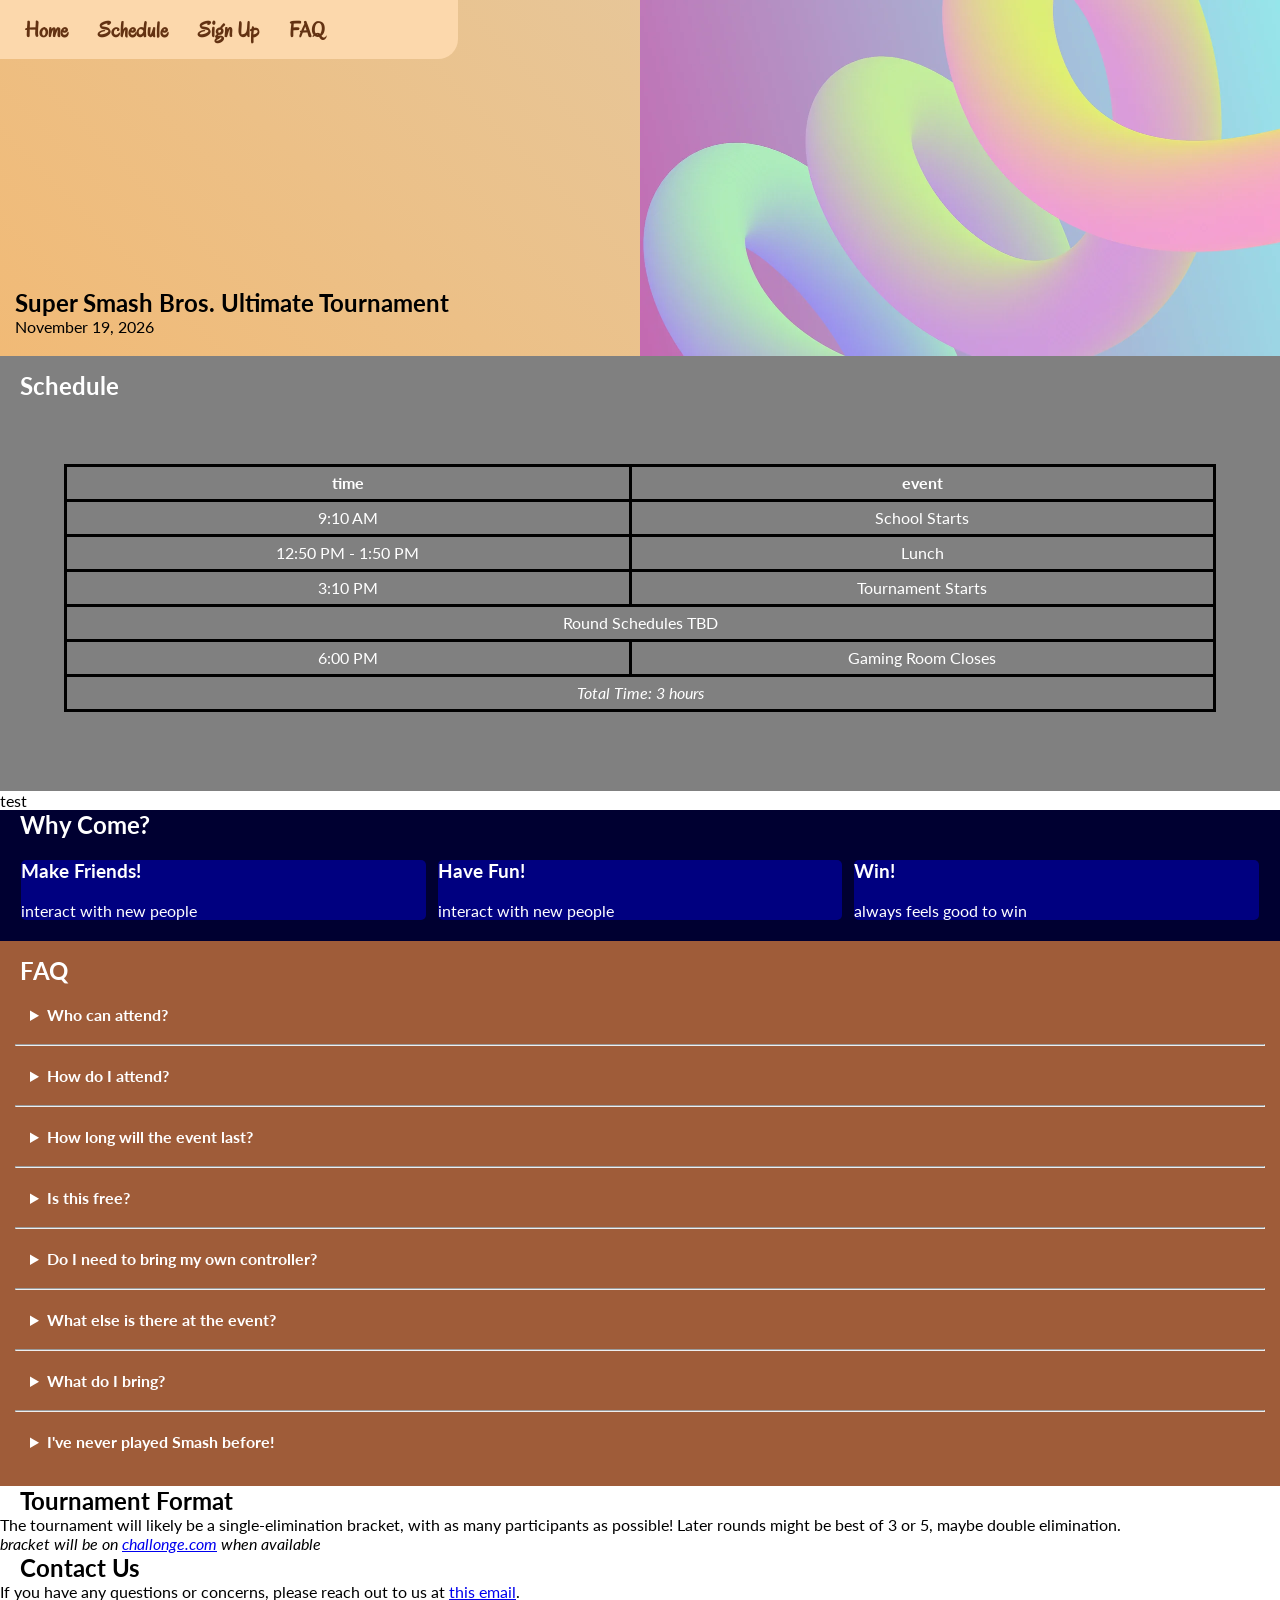
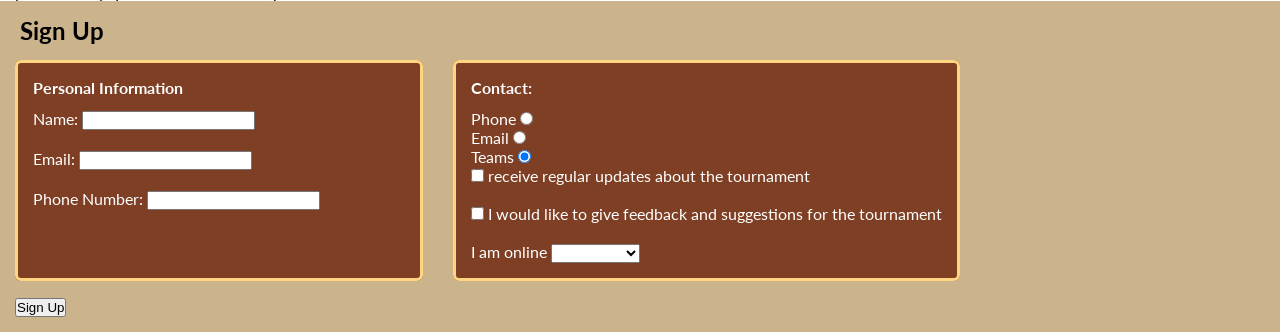
==== schedule.html @ b4e62882 "added some styling and stuff" ====
<!DOCTYPE html>

<html lang="en">
<head>
    <meta charset="UTF-8">
    <meta name="viewport" content="width=device-width, initial-scale=1.0">
    <link rel="preconnect" href="https://fonts.googleapis.com">
    <link rel="preconnect" href="https://fonts.gstatic.com" crossorigin>
    <link href="https://fonts.googleapis.com/css2?family=BBH+Bogle&family=Lato:ital,wght@0,100;0,300;0,400;0,700;0,900;1,100;1,300;1,400;1,700;1,900&family=Luckiest+Guy&family=Oregano:ital@0;1&display=swap" rel="stylesheet">
    <link href="reset.css" rel="stylesheet">
    <link href="schedule.css" rel="stylesheet" />
    <!-- favicon -->
    <title>[] Schedule</title>
</head>
<body>
    <header>
        <!-- top navbar, takes half the width -->
        <ul class="navbar">
            <li><a href="#">Home</a></li>
            <li><a href="#">Schedule</a></li>
            <li><a href="#signup-form">Sign Up</a></li>
            <li><a href="#">FAQ</a></li>
        </ul>
    </header>

    <section>
        <!-- image with text beside -->
         <div class="top-banner">
            <div class="title-container">
                <h1>Super Smash Bros. Ultimate Tournament</h1>
                <p class="subtitle">November 19, 2026</p>
            </div>
            <!-- TODO: find image -->
            <img src="images/neon.png" alt="neon placeholder" width="50%" />
         </div>
    </section>
    <main>
        <section id="main-section">
            <h2>Schedule</h2>
            <!-- table with schedule -->
            <table>
                <thead>
                    <th><b>time</b></th>
                    <td><b>event</b></td>
                </thead>
                <tbody>
                    <tr>
                        <td>9:10 AM</td>
                        <td>School Starts</td>
                    </tr>
                    <tr>
                        <td>12:50 PM - 1:50 PM</td>
                        <td>Lunch</td>
                    </tr>
                    <tr>
                        <td>3:10 PM</td>
                        <td>Tournament Starts</td>
                    </tr>
                    <tr>
                        <td colspan="2">Round Schedules TBD</td>
                    </tr>
                    <tr>
                        <td>6:00 PM</td>
                        <td>Gaming Room Closes</td>
                    </tr>
                </tbody>
                <tfoot>
                    <tr>
                        <td colspan="2"><i>Total Time: 3 hours</i></td>
                    </tr>
                </tfoot>
            </table>
        </section>
    </main>
    <!-- TODO: get the aside to work -->
    <aside>
        test
    </aside>

    <section id="why-come">
        <h2>Why Come?</h2>
        <div class="card-container">
            <div class="card">
                <h3>Make Friends!</h3>
                <figure>
                    <img src="">
                    <figcaption>interact with new people</figcaption>
                </figure>
            </div>
            <div class="card">
                <h3>Have Fun!</h3>
                <figure>
                    <img src="">
                    <figcaption>interact with new people</figcaption>
                </figure>
            </div>
            <div class="card">
                <h3>Win!</h3>
                <figure>
                    <img src="">
                    <figcaption>always feels good to win</figcaption>
                </figure>
            </div>
        </div>
    </section>

    <section id="faq-section">
        <h2>FAQ</h2>
        <details>
            <summary>Who can attend?</summary>
            <p><strong>Anyone!</strong></p>
        </details>
        <hr>
        <details>
            <summary>How do I attend?</summary>
            <p>
                <ol>
                    <li>sign up with the form below</li>
                    <li>show up to room 1037 after school on the 19th</li>
                    <li>play some games and have fun!</li>
                </ol>
            </p>
        </details>
        <hr>
        <details>
            <summary>How long will the event last?</summary>
            <p>Up to 3 hours.</p>
        </details>
        <hr>
        <details>
            <summary>Is this free?</summary>
            <p>Yes, this event is <strong>completely free</strong> to attend! Feel free to bring your friends and family, and some snacks.</p>
        </details>
        <hr>
        <details>
            <summary>Do I need to bring my own controller?</summary>
            <p>We should have enough controllers for everyone, but you are welcome to use your own!</p>
        </details>
        <hr>
        <details>
            <summary>What else is there at the event?</summary>
            <p>
                There are other things to do, besides playing Smash:
                <ul>
                    <li>computers (for gaming)</li>
                    <li>retro arcade machines</li>
                    <li>PlayStation and XBox (with games)</li>
                </ul>
            </p>
        </details>
        <hr>
        <details>
            <summary>What do I bring?</summary>
            <p>
                Bring:
                <ol>
                    <li>an ID of any kind</li>
                    <li>snacks</li>
                    <li>friends (to watch)</li>
                    <li>your own controller (optional)</li>
                </ol>
            </p>
            <p>
                Don't bring:
                <ul>
                    <li>your own console</li>
                    <li>any recording device</li>
                </ul>
            </p>
        </details>
        <hr>
        <details>
            <summary>I've never played Smash before!</summary>
            <p>This event is <strong>entirely for fun!</strong> Even if you don't make it anywhere in the bracket, you can still have a great time!</p>
        </details>
    </section>

    <section>
        <h2>Tournament Format</h2>
        <p>The tournament will likely be a single-elimination bracket, with as many participants as possible! Later rounds might be best of 3 or 5, maybe double elimination.</p>
        <!-- add iframe from challonge -->
        <p><i>bracket will be on <a href="https://www.challonge.com">challonge.com</a> when available</i></p>
    </section>

    <section>
        <h2>Contact Us</h2>
        <p>If you have any questions or concerns, please reach out to us at <a href="mailto:someone@example.com">this email</a>.</p>

    <section id="signup-form">
        <h2>Sign Up</h2>
        <form action="submit_form.php" method="post">
            <div class="fieldset-container">
                <fieldset>
                    <legend>Personal Information</legend>
                    <label for="name">Name:</label>
                    <input type="text" id="name" name="name" required><br><br>

                    <label for="email">Email:</label>
                    <input type="email" id="email" name="email" required><br><br>

                    <label for="phone">Phone Number:</label>
                    <input type="tel" id="phone" name="phone"><br><br>
                </fieldset>

                <fieldset>
                    <legend>Contact:</legend>

                    <label for="phone-contact">Phone</label>
                    <input type="radio" id="phone-contact" name="contact" required><br>

                    <label for="email-contact">Email</label>
                    <input type="radio" id="email-contact" name="contact" required><br>

                    <label for="teams-contact">Teams</label>
                    <input type="radio" id="teams-contact" name="contact" required checked><br>

                    <input type="checkbox" id="get-updates" name="updates">
                    <label for="get-updates">receive regular updates about the tournament</label>
                    <br><br>

                    <input type="checkbox" id="give-feedback" name="updates">
                    <label for="give-feedback">I would like to give feedback and suggestions for the tournament</label>
                    <br><br>

                    <label for="time-online">I am online</label>
                    <select id="time-online" name="time-online">
                        <option></option>
                        <option>Always</option>
                        <option>Sometimes</option>
                        <option>Never</option>
                    </select>
                </fieldset>
            </div>

            <input type="submit" value="Sign Up">
        </form>
    </section>

    <footer>

    </footer>
</body>
</html>
---- schedule.css ----
* {
    padding: 0;
    margin: 0;
}

body {
    font-family: Lato;
}

header {
    width: clamp(340px, 35%, 550px);
    background-color: rgb(252, 216, 172);
    align-items: center;
    padding: 0px;
    border-radius: 0 0 20px 0;
    position: fixed;
    padding-left: 10px;
    font-family: "Oregano";
}

.top-banner {
    width: 100%;
    display: flex;
    justify-content: space-between;
}

.title-container {
    width: max(400px, 50%);
    padding: 50px 15px 20px;
    background-image: linear-gradient(45deg, rgb(241, 186, 118), rgb(231, 198, 152));
    place-content: end;
}

.navbar{
    list-style-type: none;
    display: flex;        
    flex-direction: row;   
    align-items: center;  
    list-style: none;      
    padding: 0;
    margin: 0;
    font-weight: bold;
    font-size: 1.4em;
}

.navbar li {
    float: left;
    padding: 15px;
    height: 100%;
}

.navbar li a {
    text-decoration: none;
    color:rgb(99, 50, 18);
}

.navbar li:hover {
    border-radius: 0;
    background-color: antiquewhite;    
}

h2 {
    margin-left: 20px;
}

strong {
    font-weight: normal;
}

#main-section {
    background-color: grey;
    color: white;
    padding: 15px 0px;
}

table {
    margin: 5%;
    width: 90%;
    border-collapse: collapse; /* Merges adjacent cell borders and removes gaps */
    border-spacing: 0;         /* Ensures zero space between cells */
}

th, td {
    border: 3px solid black;
    text-align: center;
    height: 32px;
}

thead {
    font-weight: bolder;
}

tfoot {
    font-style: italic;
}

section {
  display: flow-root;
}

#why-come {
    background-color: rgb(0, 0, 49);
    color: white;
}

.card-container {
    display: flex;
    margin: 15px;
}

.card {
    width: 40%;
    background-color: navy;
    border-radius: 5px;
    color: white;
    margin: 6px;
}

#faq-section {
    background-color: rgb(159, 92, 57);
    padding: 15px 0px;
    color: white;
}

hr {
    margin: 0 15px;
}

details {
    margin: 20px 30px;
}

summary {
    font-weight: bold;
}

summary:hover {
    cursor: pointer;
}

details p {
    margin: 10px;
}

#signup-form {
    background-color: rgb(203, 179, 140);
    padding: 15px 0px;
}

.fieldset-container {
    display: flex;
    flex-direction: row;
}

fieldset {
    border: 3px solid #ffd582;
    background-color: rgb(126, 63, 36);
    padding: 15px;
    margin: 15px;
    border-radius: 6px;
    color: white;
}

fieldset legend {
    float: left;
    width: 100%;
    padding: 0;
    margin-bottom: 12px; /* Adds space between the legend and your first input */
    font-weight: bold;   /* Optional: helps the title stand out inside the box */
}

#get-updates {
    margin-top: auto
}

input[type="submit"] {
    margin-left: 15px;
    /* TODO: style this */
}
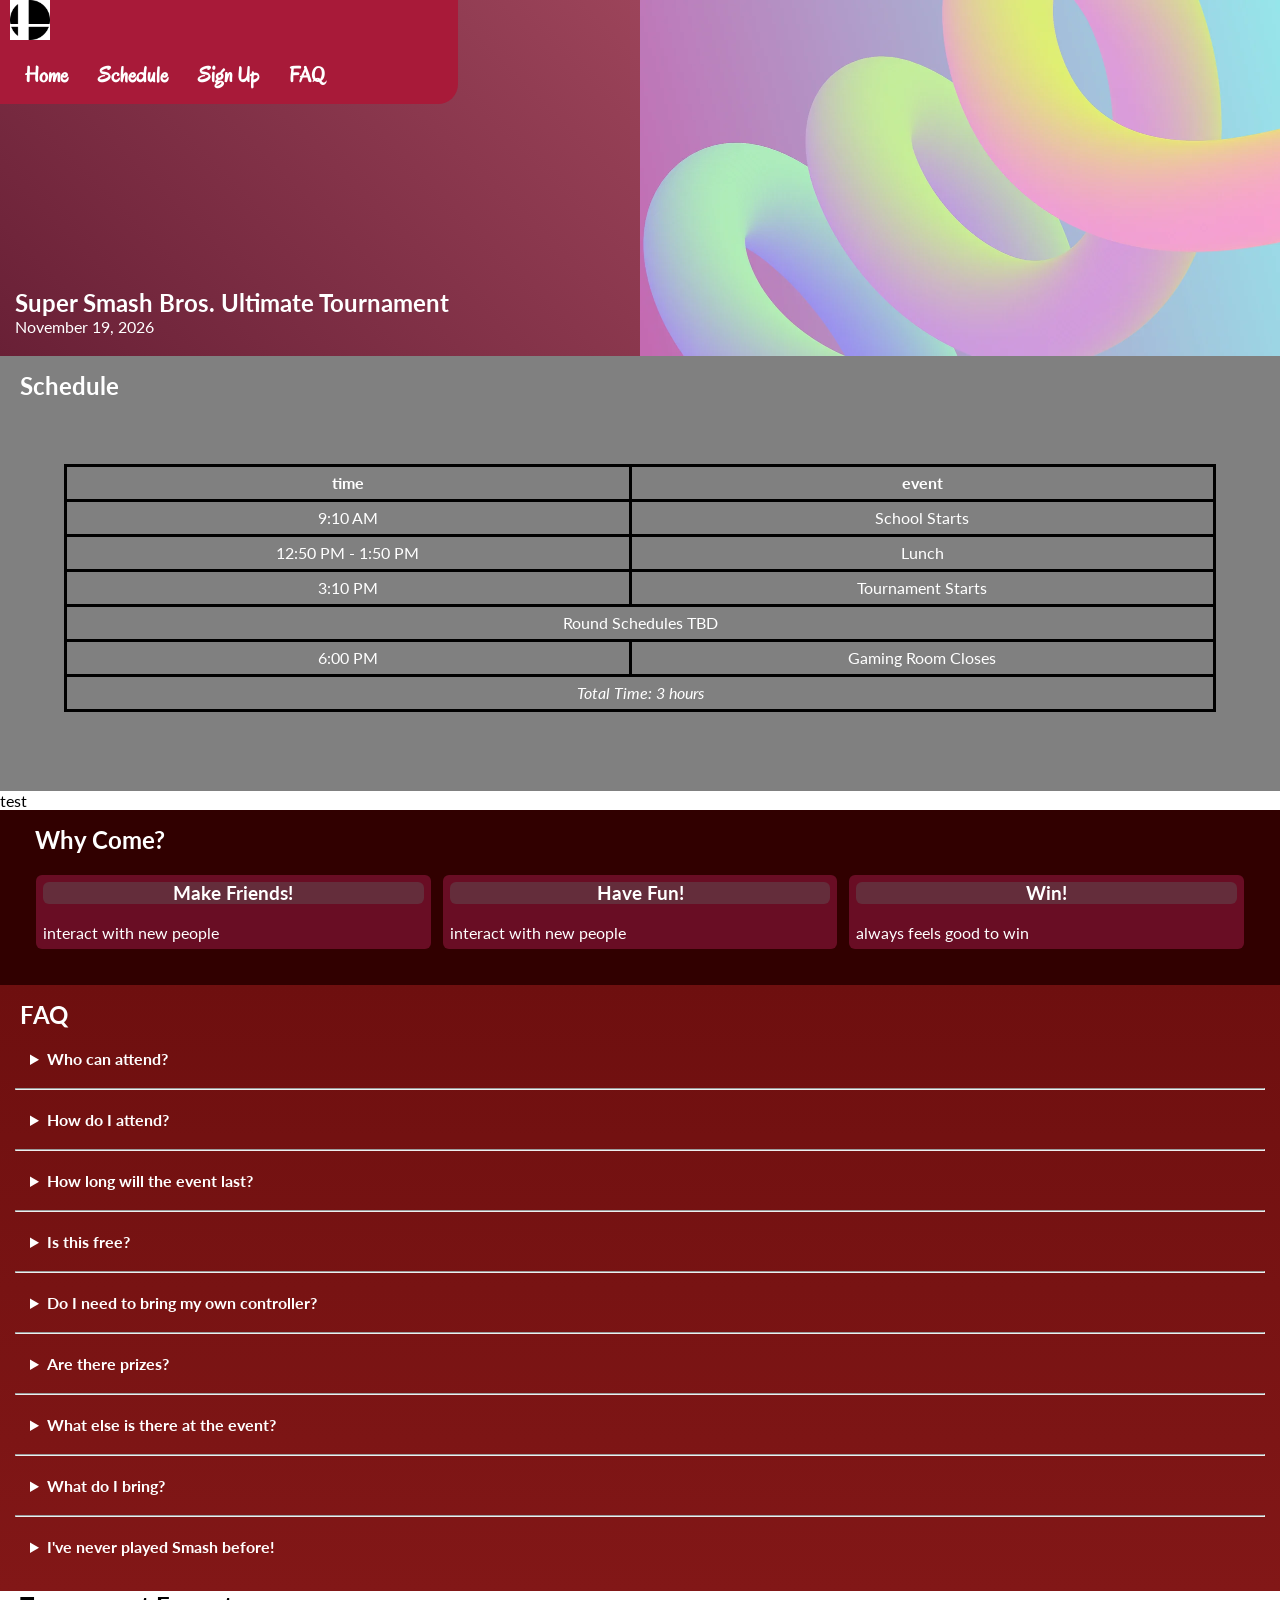
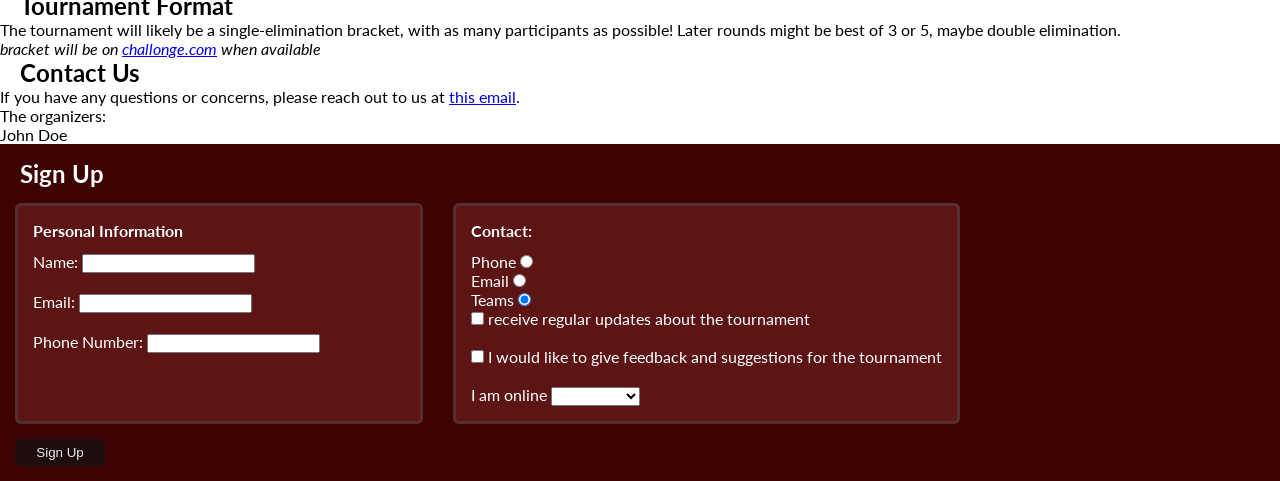
==== commit 2bc91e83: "more styling + colour palette" ====
--- a/schedule.html
+++ b/schedule.html
@@ -15,6 +15,8 @@
 <body>
     <header>
         <!-- top navbar, takes half the width -->
+        <!-- fix this lol -->
+        <img src="images/smash-logo.png" height="40">
         <ul class="navbar">
             <li><a href="#">Home</a></li>
             <li><a href="#">Schedule</a></li>
@@ -23,16 +25,16 @@
         </ul>
     </header>
 
-    <section>
+    <section top="title-section">
         <!-- image with text beside -->
-         <div class="top-banner">
-            <div class="title-container">
-                <h1>Super Smash Bros. Ultimate Tournament</h1>
-                <p class="subtitle">November 19, 2026</p>
-            </div>
-            <!-- TODO: find image -->
-            <img src="images/neon.png" alt="neon placeholder" width="50%" />
-         </div>
+        <div class="top-banner">
+        <div class="title-container">
+            <h1>Super Smash Bros. Ultimate Tournament</h1>
+            <p class="subtitle">November 19, 2026</p>
+        </div>
+        <!-- TODO: find image -->
+        <img src="images/neon.png" alt="neon placeholder" width="50%" />
+        </div>
     </section>
     <main>
         <section id="main-section">
@@ -138,6 +140,11 @@
         </details>
         <hr>
         <details>
+            <summary>Are there prizes?</summary>
+            <p>No lol, this is entirely for fun, no pressure</p>
+        </details>
+        <hr>
+        <details>
             <summary>What else is there at the event?</summary>
             <p>
                 There are other things to do, besides playing Smash:
@@ -185,6 +192,10 @@
     <section>
         <h2>Contact Us</h2>
         <p>If you have any questions or concerns, please reach out to us at <a href="mailto:someone@example.com">this email</a>.</p>
+        <p>The organizers:</p>
+        <ul>
+            <li>John Doe</li>
+        </ul>
 
     <section id="signup-form">
         <h2>Sign Up</h2>
@@ -232,7 +243,7 @@
                 </fieldset>
             </div>
 
-            <input type="submit" value="Sign Up">
+            <input type="submit" value="Sign Up" class="submit-button">
         </form>
     </section>
 
--- a/schedule.css
+++ b/schedule.css
@@ -9,7 +9,7 @@
 
 header {
     width: clamp(340px, 35%, 550px);
-    background-color: rgb(252, 216, 172);
+    background-color: rgb(168, 26, 57);
     align-items: center;
     padding: 0px;
     border-radius: 0 0 20px 0;
@@ -27,8 +27,9 @@
 .title-container {
     width: max(400px, 50%);
     padding: 50px 15px 20px;
-    background-image: linear-gradient(45deg, rgb(241, 186, 118), rgb(231, 198, 152));
+    background-image: linear-gradient(45deg, rgb(105, 32, 54), rgb(156, 68, 90));
     place-content: end;
+    color: white;
 }
 
 .navbar{
@@ -51,12 +52,12 @@
 
 .navbar li a {
     text-decoration: none;
-    color:rgb(99, 50, 18);
+    color:white;
 }
 
 .navbar li:hover {
     border-radius: 0;
-    background-color: antiquewhite;    
+    background-color: rgb(255, 124, 152);    
 }
 
 h2 {
@@ -99,10 +100,18 @@
 }
 
 #why-come {
-    background-color: rgb(0, 0, 49);
+    background-color: rgb(49, 0, 0);
     color: white;
+    padding: 15px;
+    box-sizing: border-box;
+    flex: 0 0 40%;
 }
 
+h3 {
+    text-align: center;
+    background-color: rgba(93,93,93,0.4);
+    border-radius: 6px;
+}
 .card-container {
     display: flex;
     margin: 15px;
@@ -110,14 +119,15 @@
 
 .card {
     width: 40%;
-    background-color: navy;
-    border-radius: 5px;
+    background-color: rgb(105, 13, 36);
+    border-radius: 6px;
     color: white;
     margin: 6px;
+    padding: 7px;
 }
 
 #faq-section {
-    background-color: rgb(159, 92, 57);
+    background-image: linear-gradient(rgb(110, 15, 15),rgb(130,23,23));
     padding: 15px 0px;
     color: white;
 }
@@ -143,8 +153,9 @@
 }
 
 #signup-form {
-    background-color: rgb(203, 179, 140);
+    background-color: rgb(61, 3, 3);
     padding: 15px 0px;
+    color: white;    
 }
 
 .fieldset-container {
@@ -153,12 +164,11 @@
 }
 
 fieldset {
-    border: 3px solid #ffd582;
-    background-color: rgb(126, 63, 36);
+    border: 3px solid #552e2e;
+    background-color: rgb(92, 20, 20);
     padding: 15px;
     margin: 15px;
     border-radius: 6px;
-    color: white;
 }
 
 fieldset legend {
@@ -173,7 +183,17 @@
     margin-top: auto
 }
 
-input[type="submit"] {
+.submit-button {
     margin-left: 15px;
-    /* TODO: style this */
+    border: none;
+    background-color: rgb(31,13,14);
+    padding: 6px;
+    width: 90px;
+    border-radius: 6px;
+    color: rgb(234,234,234)
+}
+
+.submit-button:hover {
+    cursor: pointer;
+    background-color: rgb(50,23,25);
 }
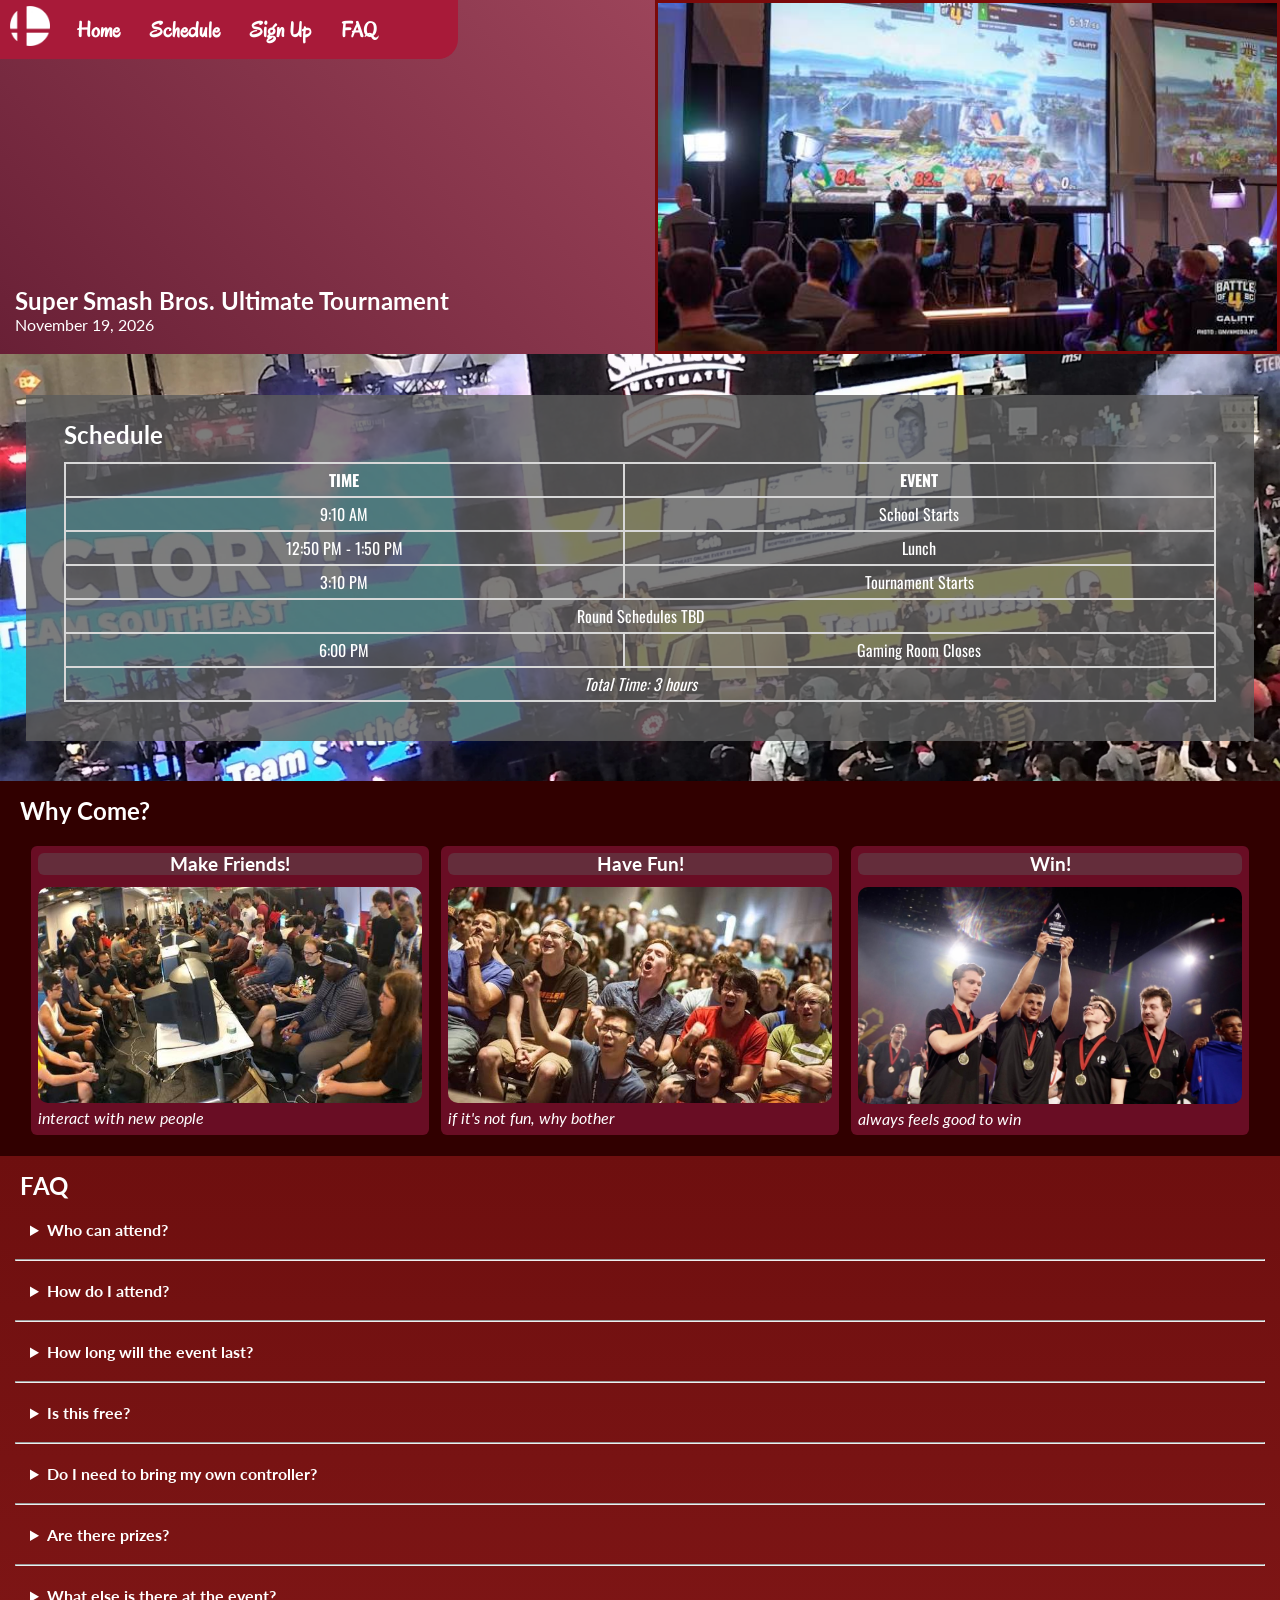
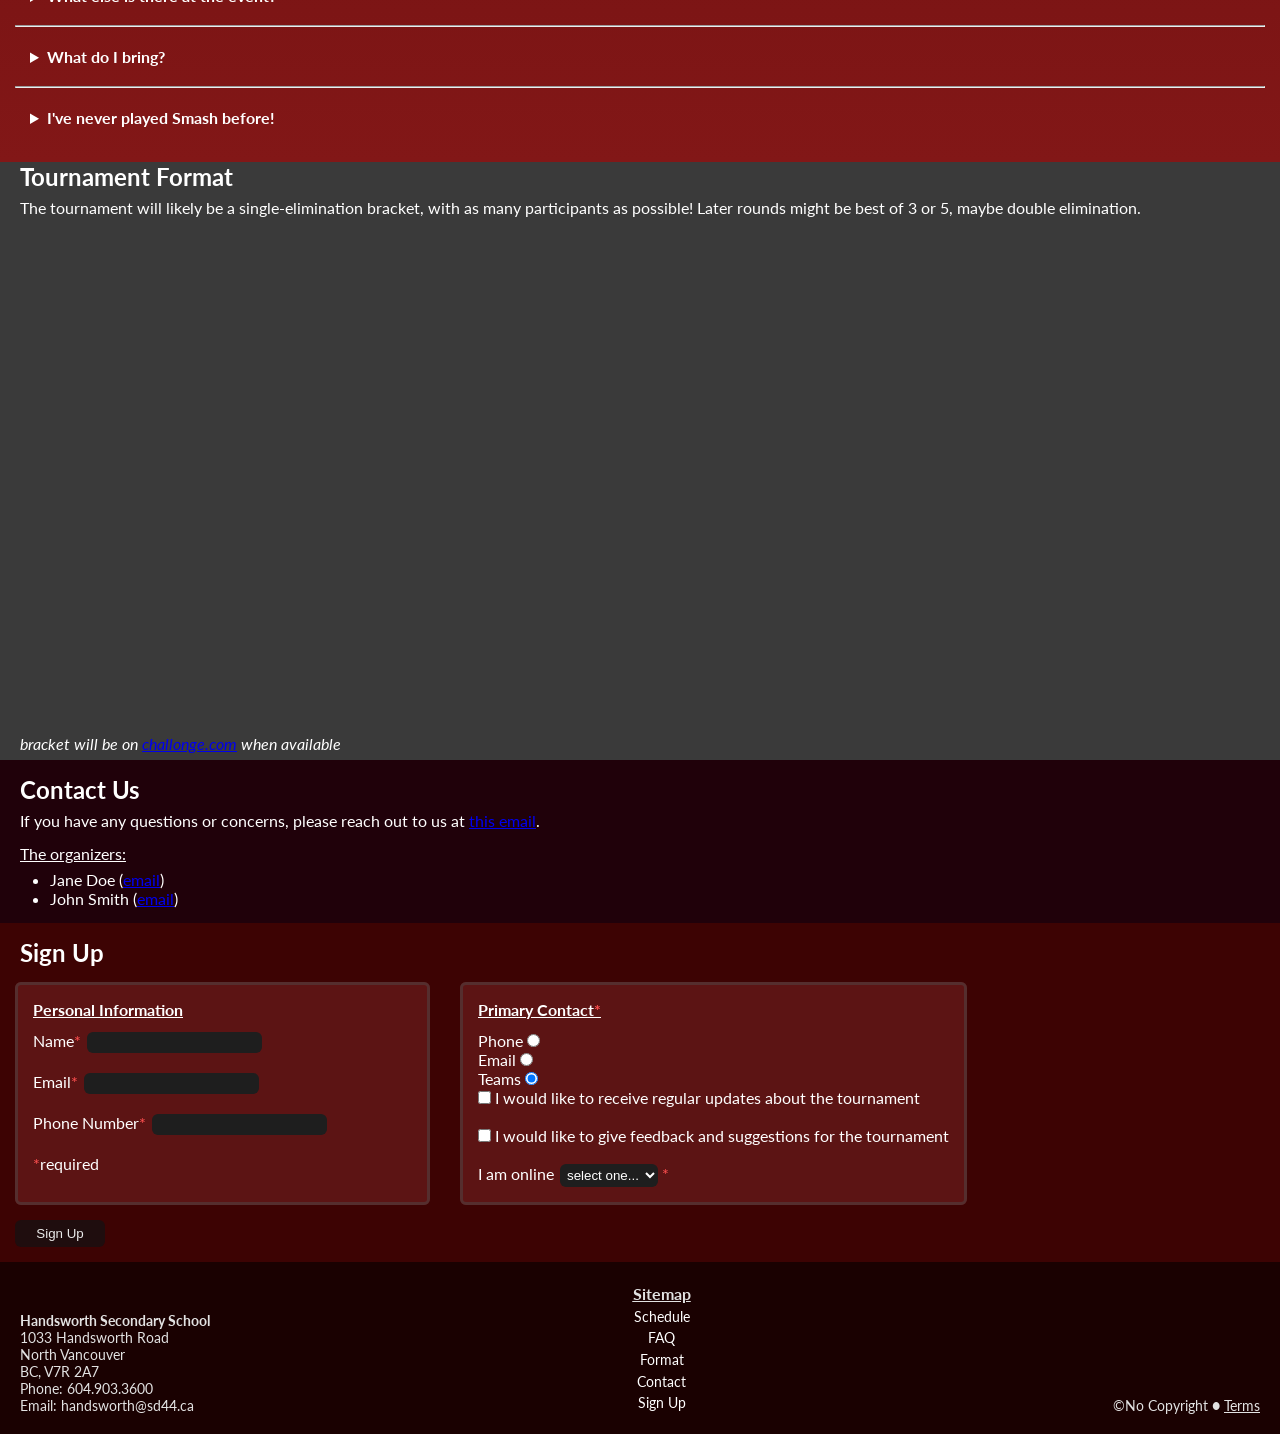
==== commit 1e14ee46: "added footer, modified structure + misc" ====
--- a/schedule.html
+++ b/schedule.html
@@ -4,9 +4,12 @@
 <head>
     <meta charset="UTF-8">
     <meta name="viewport" content="width=device-width, initial-scale=1.0">
+
+    <!-- font import -->
     <link rel="preconnect" href="https://fonts.googleapis.com">
     <link rel="preconnect" href="https://fonts.gstatic.com" crossorigin>
-    <link href="https://fonts.googleapis.com/css2?family=BBH+Bogle&family=Lato:ital,wght@0,100;0,300;0,400;0,700;0,900;1,100;1,300;1,400;1,700;1,900&family=Luckiest+Guy&family=Oregano:ital@0;1&display=swap" rel="stylesheet">
+    <link href="https://fonts.googleapis.com/css2?family=Lato:ital,wght@0,100;0,300;0,400;0,700;0,900;1,100;1,300;1,400;1,700;1,900&family=Oregano:ital@0;1&family=Oswald:wght@200..700&display=swap" rel="stylesheet">
+    
     <link href="reset.css" rel="stylesheet">
     <link href="schedule.css" rel="stylesheet" />
     <!-- favicon -->
@@ -14,15 +17,16 @@
 </head>
 <body>
     <header>
-        <!-- top navbar, takes half the width -->
-        <!-- fix this lol -->
-        <img src="images/smash-logo.png" height="40">
-        <ul class="navbar">
-            <li><a href="#">Home</a></li>
-            <li><a href="#">Schedule</a></li>
-            <li><a href="#signup-form">Sign Up</a></li>
-            <li><a href="#">FAQ</a></li>
-        </ul>
+        <nav>
+            <!-- top navbar, takes half the width -->
+            <ul class="navbar">
+                <li class="logo"><img src="images/smash-logo.webp" height="40" alt="white smash bros. logo"></li>
+                <li><a href="#">Home</a></li>
+                <li><a href="#">Schedule</a></li>
+                <li><a href="#signup-form">Sign Up</a></li>
+                <li><a href="#">FAQ</a></li>
+            </ul>
+        </nav>    
     </header>
 
     <section top="title-section">
@@ -33,221 +37,249 @@
             <p class="subtitle">November 19, 2026</p>
         </div>
         <!-- TODO: find image -->
-        <img src="images/neon.png" alt="neon placeholder" width="50%" />
+        <img src="images/title-image.jfif" alt="a photo of a smash ultimate tournament" width="50%" style="border: 3px solid rgb(123, 10, 10); box-sizing: border-box;"/>
         </div>
     </section>
     <main>
         <section id="main-section">
-            <h2>Schedule</h2>
             <!-- table with schedule -->
-            <table>
-                <thead>
-                    <th><b>time</b></th>
-                    <td><b>event</b></td>
-                </thead>
-                <tbody>
-                    <tr>
-                        <td>9:10 AM</td>
-                        <td>School Starts</td>
-                    </tr>
-                    <tr>
-                        <td>12:50 PM - 1:50 PM</td>
-                        <td>Lunch</td>
-                    </tr>
-                    <tr>
-                        <td>3:10 PM</td>
-                        <td>Tournament Starts</td>
-                    </tr>
-                    <tr>
-                        <td colspan="2">Round Schedules TBD</td>
-                    </tr>
-                    <tr>
-                        <td>6:00 PM</td>
-                        <td>Gaming Room Closes</td>
-                    </tr>
-                </tbody>
-                <tfoot>
-                    <tr>
-                        <td colspan="2"><i>Total Time: 3 hours</i></td>
-                    </tr>
-                </tfoot>
-            </table>
+            <div class="table-container">
+                <h2 class="table-title">Schedule</h2>
+                <table>
+                    <thead>
+                        <th><b>TIME</b></th>
+                        <td><b>EVENT</b></td>
+                    </thead>
+                    <tbody>
+                        <tr>
+                            <th>9:10 AM</td>
+                            <td>School Starts</td>
+                        </tr>
+                        <tr>
+                            <th>12:50 PM - 1:50 PM</td>
+                            <td>Lunch</td>
+                        </tr>
+                        <tr>
+                            <th>3:10 PM</td>
+                            <td>Tournament Starts</td>
+                        </tr>
+                        <tr>
+                            <td colspan="2">Round Schedules TBD</td>
+                        </tr>
+                        <tr>
+                            <th>6:00 PM</td>
+                            <td>Gaming Room Closes</td>
+                        </tr>
+                    </tbody>
+                    <tfoot>
+                        <tr>
+                            <td colspan="2"><i>Total Time: 3 hours</i></td>
+                        </tr>
+                    </tfoot>
+                </table>
+            </div>
         </section>
     </main>
-    <!-- TODO: get the aside to work -->
-    <aside>
-        test
-    </aside>
-
-    <section id="why-come">
-        <h2>Why Come?</h2>
-        <div class="card-container">
-            <div class="card">
-                <h3>Make Friends!</h3>
-                <figure>
-                    <img src="">
-                    <figcaption>interact with new people</figcaption>
-                </figure>
+
+    <section>
+        <section id="why-come">
+            <h2>Why Come?</h2>
+            <div class="card-container">
+                <div class="card">
+                    <h3>Make Friends!</h3>
+                    <figure>
+                        <img src="images/friends.jfif" alt="friends at a smash tournament">
+                        <figcaption><i>interact with new people</i></figcaption>
+                    </figure>
+                </div>
+                <div class="card">
+                    <h3>Have Fun!</h3>
+                    <figure>
+                        <img src="images/having-fun.jfif" alt="a group of people celebrating at a tournament">
+                        <figcaption><i>if it's not fun, why bother</i></figcaption>
+                    </figure>
+                </div>
+                <div class="card">
+                    <h3>Win!</h3>
+                    <figure>
+                        <img src="images/win.jpg" alt="a photo of a team winning a tournament">
+                        <figcaption><i>always feels good to win</i></figcaption>
+                    </figure>
+                </div>
             </div>
-            <div class="card">
-                <h3>Have Fun!</h3>
-                <figure>
-                    <img src="">
-                    <figcaption>interact with new people</figcaption>
-                </figure>
+        </section>
+
+        <section id="faq-section">
+            <h2>FAQ</h2>
+            <div class="faq-container">
+                <details>
+                    <summary>Who can attend?</summary>
+                    <p><strong><i>Anyone!</i></strong></p>
+                </details>
+                <hr>
+                <details>
+                    <summary>How do I attend?</summary>
+                    <p>
+                        <ol>
+                            <li>sign up with the form below</li>
+                            <li>show up to <strong><u>room 1037</u></strong> after school on the 19th</li>
+                            <li>play some games and have fun!</li>
+                        </ol>
+                    </p>
+                </details>
+                <hr>
+                <details>
+                    <summary>How long will the event last?</summary>
+                    <p>Up to <strong>3 hours</strong>.</p>
+                </details>
+                <hr>
+                <details>
+                    <summary>Is this free?</summary>
+                    <p>Yes, this event is <strong>completely free</strong> to attend! Feel free to bring your friends and family, and some snacks.</p>
+                </details>
+                <hr>
+                <details>
+                    <summary>Do I need to bring my own controller?</summary>
+                    <p>We should have enough controllers for everyone, but you are welcome to use your own!</p>
+                </details>
+                <hr>
+                <details>
+                    <summary>Are there prizes?</summary>
+                    <p>No lol, this is entirely for fun, no pressure</p>
+                </details>
+                <hr>
+                <details>
+                    <summary>What else is there at the event?</summary>
+                    <p>
+                        There are other things to do, besides playing Smash:
+                        <ul>
+                            <li>computers (for gaming)</li>
+                            <li>retro arcade machines</li>
+                            <li>PlayStation and XBox (with games)</li>
+                        </ul>
+                    </p>
+                </details>
+                <hr>
+                <details>
+                    <summary>What do I bring?</summary>
+                    <p>
+                        Bring:
+                        <ol>
+                            <li>an ID of any kind</li>
+                            <li>snacks</li>
+                            <li>friends (to watch)</li>
+                            <li>your own controller (optional)</li>
+                        </ol>
+                    </p>
+                    <p>
+                        Don't bring:
+                        <ul>
+                            <li>your own console</li>
+                            <li>any recording device</li>
+                        </ul>
+                    </p>
+                </details>
+                <hr>
+                <details>
+                    <summary>I've never played Smash before!</summary>
+                    <p>This event is <strong>entirely for fun!</strong> Even if you don't make it anywhere in the bracket, you can still have a great time!</p>
+                </details>
             </div>
-            <div class="card">
-                <h3>Win!</h3>
-                <figure>
-                    <img src="">
-                    <figcaption>always feels good to win</figcaption>
-                </figure>
-            </div>
-        </div>
+        </section>
+
+        <section id="format-section">
+            <h2>Tournament Format</h2>
+            <p>The tournament will likely be a <strong>single-elimination bracket</strong>, with as many participants as possible! Later rounds might be best of 3 or 5, maybe double elimination.</p>
+            <iframe src="https://challonge.com/Example/module" width="90%" height="500" frameborder="0" scrolling="auto" allowtransparency="true"></iframe>
+            <p><i>bracket will be on <a href="https://www.challonge.com" target="_blank">challonge.com</a> when available</i></p>
+        </section>
+
+        <section id="contact-section">
+            <h2>Contact Us</h2>
+            <p>If you have any questions or concerns, please reach out to us at <a href="mailto:someone@example.com">this email</a>.</p>
+            <p><u>The organizers:</u></p>
+            <ul>
+                <li>Jane Doe (<a href="mailto:jane.doe@example.com">email</a>)</li>
+                <li>John Smith (<a href="mailto:john.smith@example.com">email</a>)</li>
+            </ul>
+        </section>
+
+        <section id="signup-form">
+            <h2>Sign Up</h2>
+            <form action="submit_form.php" method="post">
+                <div class="fieldset-container">
+                    <fieldset>
+                        <legend><u>Personal Information</u></legend>
+                        <label for="name">Name<span class="red-text">*</span></label>
+                        <input class="text-input" type="text" id="name" name="name" required><br><br>
+
+                        <label for="email">Email<span class="red-text">*</span></label>
+                        <input class="text-input" type="email" id="email" name="email" required><br><br>
+
+                        <label for="phone">Phone Number<span class="red-text">*</span></label>
+                        <input class="text-input" type="tel" id="phone" name="phone"><br><br>
+
+                        <p><span class="red-text">*</span>required</p>
+                    </fieldset>
+
+                    <fieldset>
+                        <legend><u>Primary Contact<span class="red-text">*</span></u></legend>
+
+                        <label for="phone-contact">Phone</label>
+                        <input type="radio" id="phone-contact" name="contact" required><br>
+
+                        <label for="email-contact">Email</label>
+                        <input type="radio" id="email-contact" name="contact" required><br>
+
+                        <label for="teams-contact">Teams</label>
+                        <input type="radio" id="teams-contact" name="contact" required checked><br>
+
+                        <input type="checkbox" id="get-updates" name="updates">
+                        <label for="get-updates">I would like to receive regular updates about the tournament</label>
+                        <br><br>
+
+                        <input type="checkbox" id="give-feedback" name="updates">
+                        <label for="give-feedback">I would like to give feedback and suggestions for the tournament</label>
+                        <br><br>
+
+                        <label for="time-online">I am online</label>
+                        <select class="text-input" id="time-online" name="time-online" required>
+                            <option value="">select one...</option>
+                            <option>always</option>
+                            <option>sometimes</option>
+                            <option>never</option>
+                        </select>
+                        <span class="red-text">*</span>
+                    </fieldset>
+                </div>
+
+                <input type="submit" value="Sign Up" class="submit-button">
+            </form>
+        </section>
     </section>
 
-    <section id="faq-section">
-        <h2>FAQ</h2>
-        <details>
-            <summary>Who can attend?</summary>
-            <p><strong>Anyone!</strong></p>
-        </details>
-        <hr>
-        <details>
-            <summary>How do I attend?</summary>
-            <p>
-                <ol>
-                    <li>sign up with the form below</li>
-                    <li>show up to room 1037 after school on the 19th</li>
-                    <li>play some games and have fun!</li>
-                </ol>
-            </p>
-        </details>
-        <hr>
-        <details>
-            <summary>How long will the event last?</summary>
-            <p>Up to 3 hours.</p>
-        </details>
-        <hr>
-        <details>
-            <summary>Is this free?</summary>
-            <p>Yes, this event is <strong>completely free</strong> to attend! Feel free to bring your friends and family, and some snacks.</p>
-        </details>
-        <hr>
-        <details>
-            <summary>Do I need to bring my own controller?</summary>
-            <p>We should have enough controllers for everyone, but you are welcome to use your own!</p>
-        </details>
-        <hr>
-        <details>
-            <summary>Are there prizes?</summary>
-            <p>No lol, this is entirely for fun, no pressure</p>
-        </details>
-        <hr>
-        <details>
-            <summary>What else is there at the event?</summary>
-            <p>
-                There are other things to do, besides playing Smash:
-                <ul>
-                    <li>computers (for gaming)</li>
-                    <li>retro arcade machines</li>
-                    <li>PlayStation and XBox (with games)</li>
-                </ul>
-            </p>
-        </details>
-        <hr>
-        <details>
-            <summary>What do I bring?</summary>
-            <p>
-                Bring:
-                <ol>
-                    <li>an ID of any kind</li>
-                    <li>snacks</li>
-                    <li>friends (to watch)</li>
-                    <li>your own controller (optional)</li>
-                </ol>
-            </p>
-            <p>
-                Don't bring:
-                <ul>
-                    <li>your own console</li>
-                    <li>any recording device</li>
-                </ul>
-            </p>
-        </details>
-        <hr>
-        <details>
-            <summary>I've never played Smash before!</summary>
-            <p>This event is <strong>entirely for fun!</strong> Even if you don't make it anywhere in the bracket, you can still have a great time!</p>
-        </details>
-    </section>
-
-    <section>
-        <h2>Tournament Format</h2>
-        <p>The tournament will likely be a single-elimination bracket, with as many participants as possible! Later rounds might be best of 3 or 5, maybe double elimination.</p>
-        <!-- add iframe from challonge -->
-        <p><i>bracket will be on <a href="https://www.challonge.com">challonge.com</a> when available</i></p>
-    </section>
-
-    <section>
-        <h2>Contact Us</h2>
-        <p>If you have any questions or concerns, please reach out to us at <a href="mailto:someone@example.com">this email</a>.</p>
-        <p>The organizers:</p>
-        <ul>
-            <li>John Doe</li>
-        </ul>
-
-    <section id="signup-form">
-        <h2>Sign Up</h2>
-        <form action="submit_form.php" method="post">
-            <div class="fieldset-container">
-                <fieldset>
-                    <legend>Personal Information</legend>
-                    <label for="name">Name:</label>
-                    <input type="text" id="name" name="name" required><br><br>
-
-                    <label for="email">Email:</label>
-                    <input type="email" id="email" name="email" required><br><br>
-
-                    <label for="phone">Phone Number:</label>
-                    <input type="tel" id="phone" name="phone"><br><br>
-                </fieldset>
-
-                <fieldset>
-                    <legend>Contact:</legend>
-
-                    <label for="phone-contact">Phone</label>
-                    <input type="radio" id="phone-contact" name="contact" required><br>
-
-                    <label for="email-contact">Email</label>
-                    <input type="radio" id="email-contact" name="contact" required><br>
-
-                    <label for="teams-contact">Teams</label>
-                    <input type="radio" id="teams-contact" name="contact" required checked><br>
-
-                    <input type="checkbox" id="get-updates" name="updates">
-                    <label for="get-updates">receive regular updates about the tournament</label>
-                    <br><br>
-
-                    <input type="checkbox" id="give-feedback" name="updates">
-                    <label for="give-feedback">I would like to give feedback and suggestions for the tournament</label>
-                    <br><br>
-
-                    <label for="time-online">I am online</label>
-                    <select id="time-online" name="time-online">
-                        <option></option>
-                        <option>Always</option>
-                        <option>Sometimes</option>
-                        <option>Never</option>
-                    </select>
-                </fieldset>
-            </div>
-
-            <input type="submit" value="Sign Up" class="submit-button">
-        </form>
-    </section>
-
     <footer>
+        <address>
+            <b>Handsworth Secondary School</b><br>
+            1033 Handsworth Road<br>
+            North Vancouver<br>
+            BC, V7R 2A7<br>
+            <a href="tel:+16049033600">Phone: 604.903.3600</a><br>
+            <a href="mailto:handsworth@sd44.ca">Email: handsworth@sd44.ca</a>
+        </address>
+
+        <nav class="sitemap">
+            <p class="sitemap-title"><b><u>Sitemap</u></b></p>
+            <ul>
+                <li><a href="#main-section">Schedule</a></li>
+                <li><a href="#faq-section">FAQ</a></li>
+                <li><a href="#format-section">Format</a></li>
+                <li><a href="#contact-section">Contact</a></li>
+                <li><a href="#signup-form">Sign Up</a></li>
+            </ul>
+        </nav>
+
+        <p style="font-size: 0.9em;">©No Copyright ● <a href="https://www.youtube.com/watch?v=Yb6dZ1IFlKc" style="color: #e2e2e2">Terms</a></p>
 
     </footer>
 </body>
--- a/schedule.css
+++ b/schedule.css
@@ -44,23 +44,27 @@
     font-size: 1.4em;
 }
 
-.navbar li {
+.navbar li:not(.logo) {
     float: left;
     padding: 15px;
     height: 100%;
 }
 
-.navbar li a {
+.logo {
+    padding-right: 12px;
+}
+
+nav a {
     text-decoration: none;
     color:white;
 }
 
-.navbar li:hover {
+.navbar li:not(.logo):hover {
     border-radius: 0;
     background-color: rgb(255, 124, 152);    
 }
 
-h2 {
+h2:not(.table-title) {
     margin-left: 20px;
 }
 
@@ -69,24 +73,39 @@
 }
 
 #main-section {
-    background-color: grey;
+    /* background-color: grey; */
     color: white;
     padding: 15px 0px;
+    background-image: url("/images/tournament-bg.webp");
+    background-size: cover;
+    background-position: center;
+    background-repeat: no-repeat;
+}
+
+.table-container {
+    margin: 2%;
+    padding: 2% 3% 3% 3%;
+    background-color: rgba(93,93,93,0.8)
 }
 
 table {
-    margin: 5%;
-    width: 90%;
+    margin-top: 13px;
+    width: 100%;
     border-collapse: collapse; /* Merges adjacent cell borders and removes gaps */
     border-spacing: 0;         /* Ensures zero space between cells */
+    font-family: "Oswald";
 }
 
 th, td {
-    border: 3px solid black;
+    border: 2px solid rgb(216, 216, 216);
     text-align: center;
     height: 32px;
 }
 
+th {
+    font-weight: normal;
+}
+
 thead {
     font-weight: bolder;
 }
@@ -102,8 +121,8 @@
 #why-come {
     background-color: rgb(49, 0, 0);
     color: white;
-    padding: 15px;
     box-sizing: border-box;
+    padding-top: 15px;
     flex: 0 0 40%;
 }
 
@@ -114,7 +133,7 @@
 }
 .card-container {
     display: flex;
-    margin: 15px;
+    margin: 15px 25px;
 }
 
 .card {
@@ -126,6 +145,16 @@
     padding: 7px;
 }
 
+.card img {
+    border-radius: 10px;
+    width: 100%;
+    margin: 12px 0px 2px;
+}
+
+figcaption {
+    font-style: italic;
+}
+
 #faq-section {
     background-image: linear-gradient(rgb(110, 15, 15),rgb(130,23,23));
     padding: 15px 0px;
@@ -150,12 +179,35 @@
 
 details p {
     margin: 10px;
+}
+
+#format-section {
+    background-color: rgb(58, 58, 58);
+    color: white;
+}
+
+iframe {
+    padding-left: 40px;
+}
+
+#contact-section {
+    padding: 15px 0px;
+    color: white;
+    background-color: rgb(32, 1, 10);
+}
+
+:is(#contact-section, #faq-section) :is(ul, ol) {
+    padding-left: 50px;
 }
 
 #signup-form {
     background-color: rgb(61, 3, 3);
     padding: 15px 0px;
     color: white;    
+}
+
+:is(#contact-section, #format-section) p {
+    padding: 7px 20px;
 }
 
 .fieldset-container {
@@ -183,6 +235,15 @@
     margin-top: auto
 }
 
+.text-input {
+    background-color: #1e1e1e;
+    border: none;
+    border-radius: 6px;
+    padding: 3px;
+    color: white;
+    margin-left: 2px;
+}
+
 .submit-button {
     margin-left: 15px;
     border: none;
@@ -196,4 +257,47 @@
 .submit-button:hover {
     cursor: pointer;
     background-color: rgb(50,23,25);
+}
+
+.red-text {
+    color: #fe4f4f;
+}
+
+footer {
+    padding: 20px;
+    box-sizing: border-box;
+    display: flex;
+    background-color: #1a0101;
+    color: #e2e2e2;
+    justify-content: space-between;
+    place-items: end;
+}
+
+footer ul {
+    list-style-type: none;
+    text-align: center;
+    font-size: 0.9em;
+}
+
+.sitemap {
+    line-height: 1.5;
+}
+
+.sitemap-title {
+    text-decoration: underline;
+    font-weight: bold;
+}
+
+.sitemap a:hover {
+    color: #c3c3c3;
+}
+
+address {
+    font-style: normal;
+    font-size: 0.9em;
+}
+
+address a {
+    color: #e2e2e2;
+    text-decoration: none;
 }
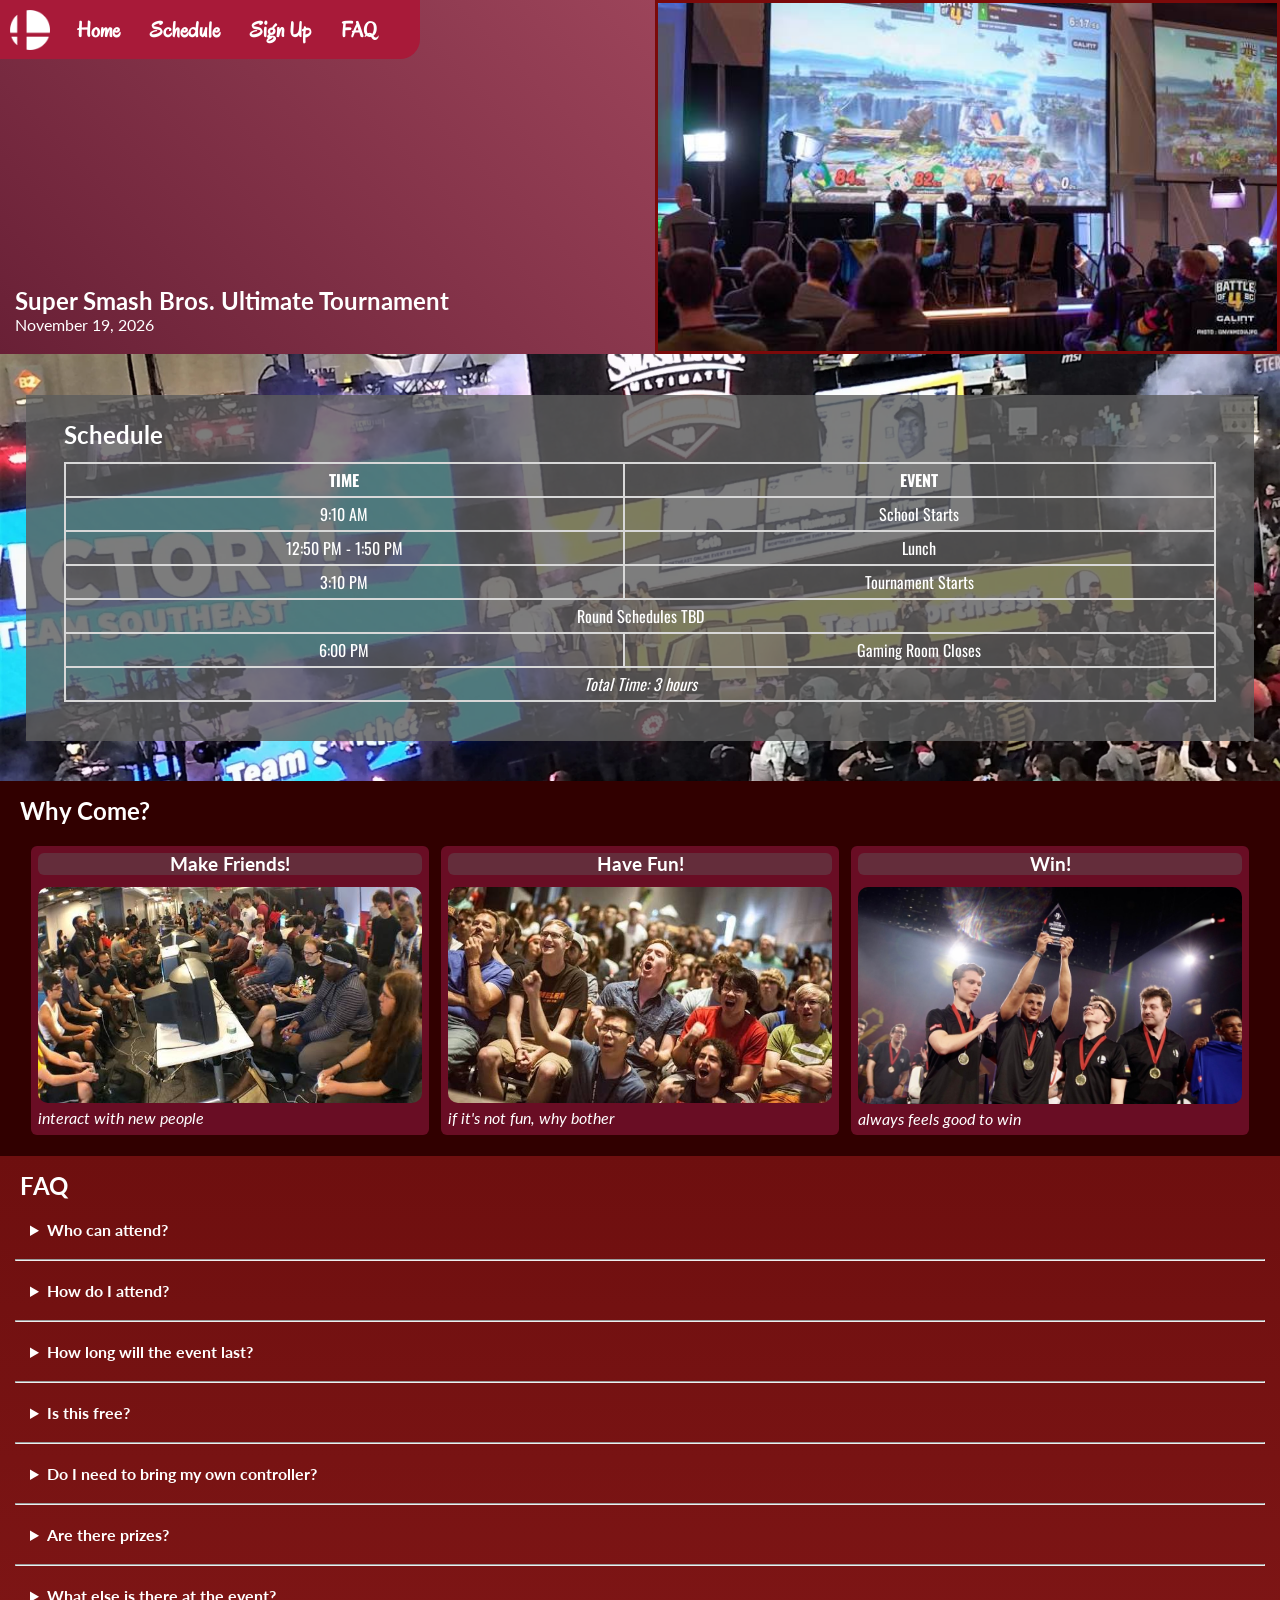
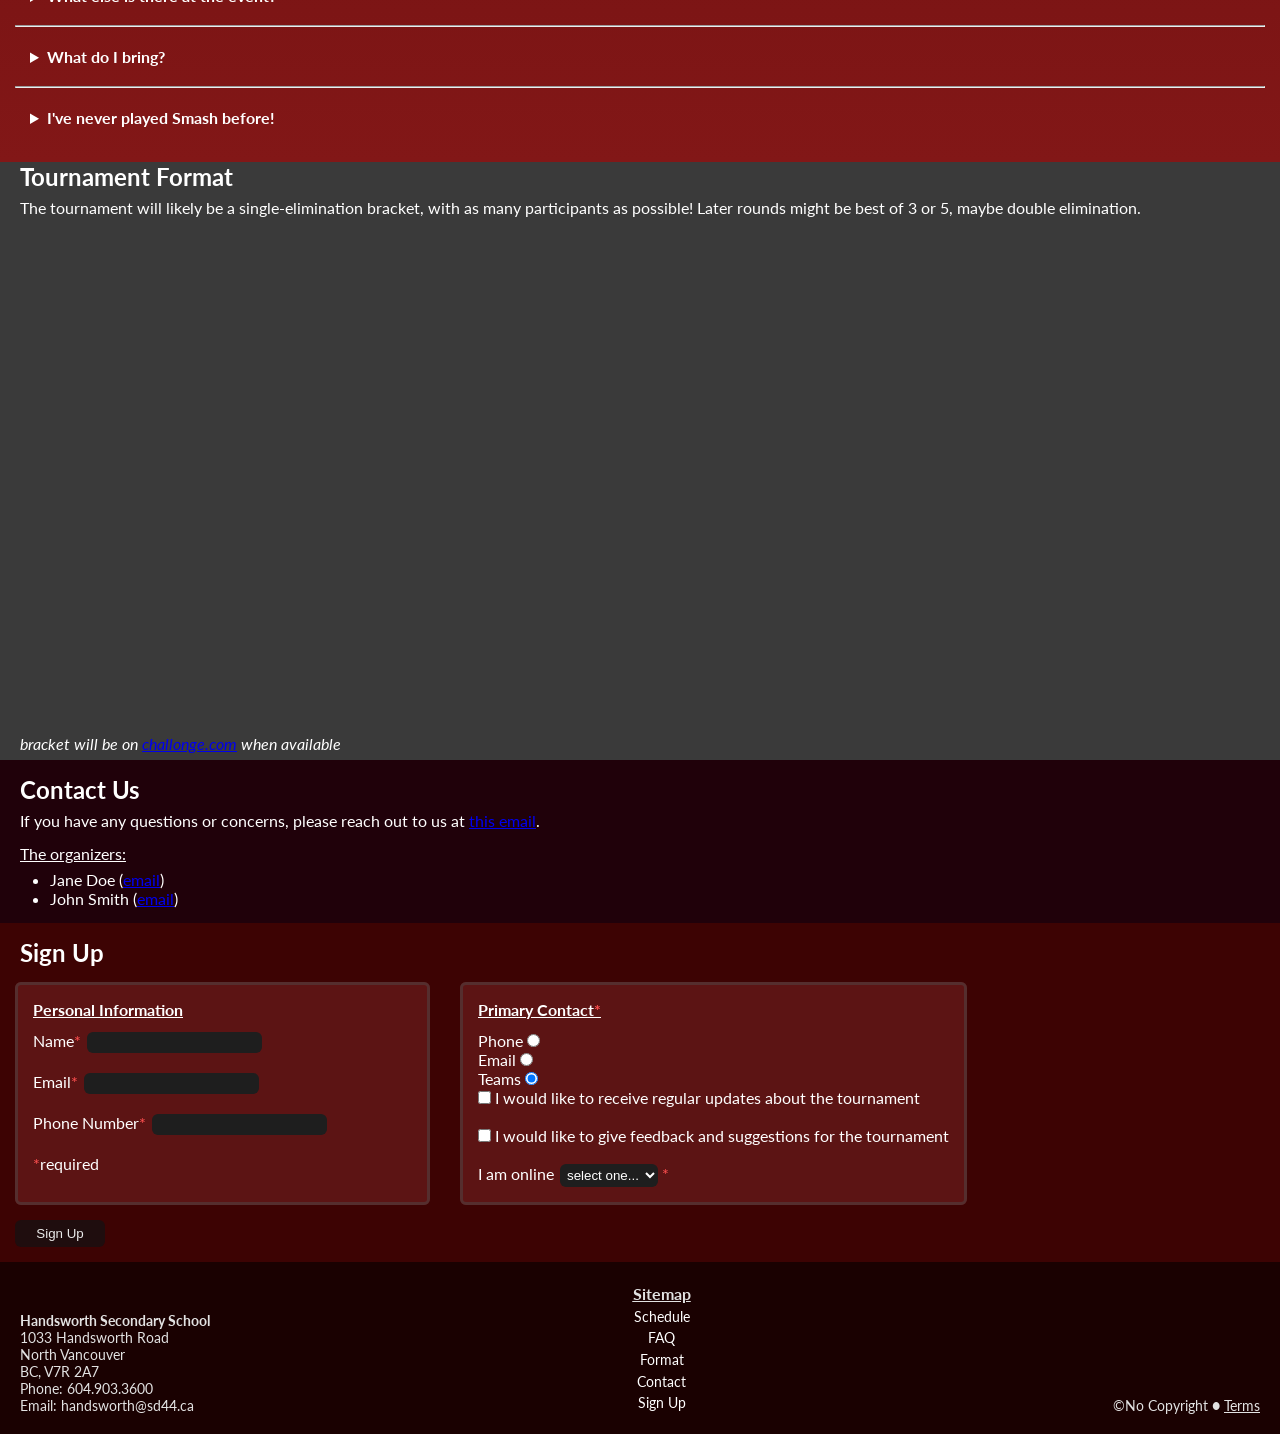
==== commit f4ecab69: "added icon + title, fixed navbar" ====
--- a/schedule.html
+++ b/schedule.html
@@ -12,8 +12,8 @@
     
     <link href="reset.css" rel="stylesheet">
     <link href="schedule.css" rel="stylesheet" />
-    <!-- favicon -->
-    <title>[] Schedule</title>
+    <link rel="icon" type="image/webp" href="images/smash-logo.webp">
+    <title>Smash Tournament Schedule</title>
 </head>
 <body>
     <header>
@@ -22,9 +22,9 @@
             <ul class="navbar">
                 <li class="logo"><img src="images/smash-logo.webp" height="40" alt="white smash bros. logo"></li>
                 <li><a href="#">Home</a></li>
-                <li><a href="#">Schedule</a></li>
+                <li><a href="#main-section">Schedule</a></li>
                 <li><a href="#signup-form">Sign Up</a></li>
-                <li><a href="#">FAQ</a></li>
+                <li><a href="#faq-section">FAQ</a></li>
             </ul>
         </nav>    
     </header>
@@ -282,5 +282,10 @@
         <p style="font-size: 0.9em;">©No Copyright ● <a href="https://www.youtube.com/watch?v=Yb6dZ1IFlKc" style="color: #e2e2e2">Terms</a></p>
 
     </footer>
+
+    <script src="script.js"></script>
+    <script>
+        console.log('whoa! another easter egg 🐣')
+    </script>
 </body>
 </html>
--- a/schedule.css
+++ b/schedule.css
@@ -8,7 +8,7 @@
 }
 
 header {
-    width: clamp(340px, 35%, 550px);
+    width: 410px;
     background-color: rgb(168, 26, 57);
     align-items: center;
     padding: 0px;
@@ -59,6 +59,12 @@
     color:white;
 }
 
+.logo {
+    /* why do i have to do this */
+    display: flex; 
+    align-items: center;
+}
+
 .navbar li:not(.logo):hover {
     border-radius: 0;
     background-color: rgb(255, 124, 152);    
